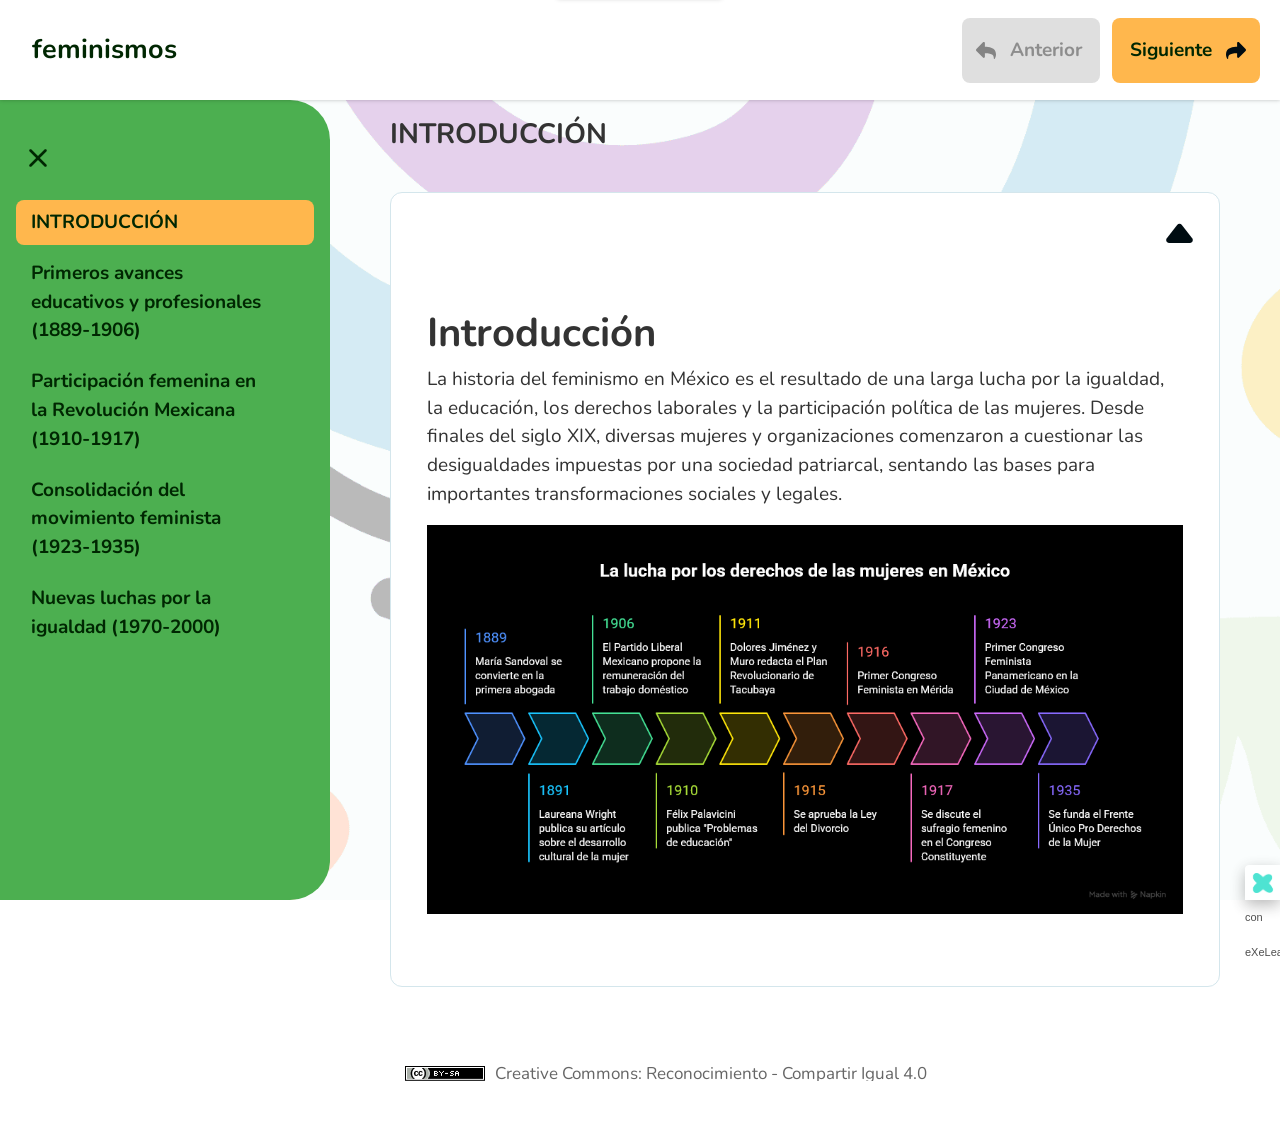
==== act1/index.html @ 937fe883 "cargamos el resto." ====
<!DOCTYPE html>
<html lang="es" id="exe-index">
<head>
<meta charset="utf-8">
<meta name="generator" content="eXeLearning v4.0.5">
<meta name="viewport" content="width=device-width, initial-scale=1">
<link rel="license" type="text/html" href="https://creativecommons.org/licenses/by-sa/4.0/">
<title>feminismos</title>
<link rel="icon" type="image/x-icon" href="libs/favicon.ico">
<script>document.querySelector("html").classList.add("js");</script><script src="libs/jquery/jquery.min.js"> </script><script src="libs/common_i18n.js"> </script><script src="libs/common.js"> </script><script src="libs/exe_export.js"> </script><script src="libs/bootstrap/bootstrap.bundle.min.js"> </script><link rel="stylesheet" href="libs/bootstrap/bootstrap.min.css">
<script src="idevices/text/text.js"></script><link rel="stylesheet" href="idevices/text/text.css">
<link rel="stylesheet" href="content/css/base.css"><script src="theme/style.js"> </script><link rel="stylesheet" href="theme/style.css">
</head>
<body class="exe-export exe-web-site">
<script>document.body.className+=" js"</script>
<div class="exe-content exe-export pre-js siteNav-hidden"><a href="#71e14a21-dc37-4374-bb0e-f0fb0aa31341" id="skipNav">Skip to content</a> <nav id="siteNav">
<ul>
<li class="active"> <a href="index.html" class="active main-node no-ch">INTRODUCCIÓN</a>
</li>
<li> <a href="html/primeros-avances-educativos-y-profesionales-1889-1.html" class="no-ch">Primeros avances educativos y profesionales (1889-1906)</a>
</li>
<li> <a href="html/participacion-femenina-en-la-revolucion-mexicana-1.html" class="no-ch">Participación femenina en la Revolución Mexicana (1910-1917)</a>
</li>
<li> <a href="html/consolidacion-del-movimiento-feminista-1923-1935.html" class="no-ch">Consolidación del movimiento feminista (1923-1935)</a>
</li>
<li> <a href="html/nuevas-luchas-por-la-igualdad-1970-2000.html" class="no-ch">Nuevas luchas por la igualdad (1970-2000)</a>
</li>
</ul>
</nav><main id="71e14a21-dc37-4374-bb0e-f0fb0aa31341" class="page"> 
<header class="main-header">
<div class="package-header"><p class="package-title">feminismos</p></div>
<div class="page-header"><h1 class="page-title">INTRODUCCIÓN</h1></div>
</header><div id="page-content-71e14a21-dc37-4374-bb0e-f0fb0aa31341" class="page-content">
<article id="block-muun7r5c-xh6h30ykm" class="box no-header">
<header class="box-head no-icon">
<button class="box-toggle box-toggle-on" title="Toggle content">
<span>Toggle content</span>
</button></header>
<div class="box-content">
<div id="idevice-1791168058414-c9o8dy2jq" class="idevice_node text" data-idevice-path="idevices/text/" data-idevice-type="text" data-idevice-component-type="json" data-idevice-json-data="{&quot;ideviceId&quot;:&quot;idevice-1791168058414-c9o8dy2jq&quot;}">
<div class="exe-text-template">
    <h1><strong>Introducción</strong></h1>
<p>La historia del feminismo en México es el resultado de una larga lucha por la igualdad, la educación, los derechos laborales y la participación política de las mujeres. Desde finales del siglo XIX, diversas mujeres y organizaciones comenzaron a cuestionar las desigualdades impuestas por una sociedad patriarcal, sentando las bases para importantes transformaciones sociales y legales.</p>
<p style="background-color: black;"><img src="content/resources/Linea de tiempo - Visual 4.png" width="1068" height="550" alt="Linea del tiempo feminismo en méxico del porfiriato a la actualidad, fondo transparente" /></p>
</div>
</div>
</div>
</article>
</div></main><div class="nav-buttons">
<span class="nav-button nav-button-left" aria-hidden="true"><span>Anterior</span></span>
<a href="html/primeros-avances-educativos-y-profesionales-1889-1.html" title="Siguiente" class="nav-button nav-button-right"><span>Siguiente</span></a>
</div>
<footer id="siteFooter"><div id="siteFooterContent"> <div id="packageLicense" class="cc cc-by-sa"> <p> <span class="license-label">Licencia: </span><a href="https://creativecommons.org/licenses/by-sa/4.0/" class="license">Creative Commons: Reconocimiento - compartir igual 4.0</a></p>
</div>
</div></footer>
</div>
<p id="made-with-eXe"> <a href="https://exelearning.net/" target="_blank" rel="noopener"> <span>Creado con eXeLearning <span>(Ventana nueva)</span></span></a></p>
</body>
</html>
---- act1/idevices/text/text.css ----
/* Text iDevice (export CSS) */
.exe-text-activity > div {
    display: flow-root;
}

.exe-text-activity div.inline {
    display: flex;
}

.exe-text-activity div.inline dt {
    margin: 0 0 0 auto;
}

.exe-text-activity div.inline dd {
    margin-left: 10px;
}

.idevice_node.text .iDevice_buttons.feedback-button {
    margin-bottom: 1em;
}
---- act1/content/css/base.css ----
.exe-content{
  background: #fff;
}

.exe-content .page-title{
  font-size: 1.45em;
}

.exe-content .box{
  margin-top: 20px;
  border: 1px solid #dbdbdb;
}

.exe-content .box-head {
  border-bottom: 1px solid #dbdbdb;
}

.exe-export .no-header .box-head {
  border-bottom: 0;
}

.exe-content .box-head .box-title {
  margin: 0;
  font-size: 1.2em;
}

.exe-content .exe-material-icon {
  display: block;
  width: 40px;
  height: 40px;
  background-color: currentColor;
  -webkit-mask-image: var(--exe-material-icon-url);
  mask-image: var(--exe-material-icon-url);
  -webkit-mask-repeat: no-repeat;
  mask-repeat: no-repeat;
  -webkit-mask-position: center;
  mask-position: center;
  -webkit-mask-size: contain;
  mask-size: contain;
  /* 20px live area on a 24px grid: scale 24/20 so the ink matches the Style icons.
     Kept in step with the editor rule in assets/styles/layout/_execontent.scss. */
  transform: scale(1.2);
}

.exe-content a{
  color: #5a7f0c;
}

.exe-content a:hover,
.exe-content a:focus{
  color: #71a300;
}

.exe-content h2{
  font-size: 1.45em;
}
.exe-content h3{
  font-size: 1.35em;
}
.exe-content h4{
  font-size: 1.25em;
}
.exe-content h5{
  font-size: 1.15em;
}

.exe-content a {
    text-decoration: none
}

.exe-content a:hover,
.exe-content a:focus {
    text-decoration: underline
}

/* Underlined links */
.box-content a {
    text-decoration: underline;
}
.box-content a:hover {
    text-decoration: none;
}
.box-content a:focus {
    text-decoration: underline;
}

@media print {
    .external-iframe-src {
        display: block !important;
        margin: 2em 0;
        font-size: .95em;
        text-align: center
    }

    #made-with-eXe {
        display: none
    }
}

.external-iframe {
    border: 0
}

.pre-code {
    background: #112C4A;
    color: #E7ECF1;
    font-family: Monaco, Courier, monospace;
    border-radius: 9px;
    font-size: 12px;
    margin: 2em 1em;
    overflow: auto;
    padding: 20px
}

.highlighted-code {
    margin: 2em 1em;
}

.exe-dl {
    margin-bottom: 2em;
    margin-left: 1.5em
}

.exe-dl dt {
    font-weight: bold
}

.exe-dl dd {
    margin: 1em 1.5em
}

.js .exe-dl dt {
    margin: 1.2em 0 0 0
}

.exe-dl dt a {
    text-decoration: underline
}

.exe-dl .icon {
    font-family: Arial, sans-serif;
    display: block;
    width: 20px;
    height: 20px;
    font-size: 16px;
    margin-right: 1em;
    line-height: 20px;
    text-align: center;
    float: left;
    border-radius: 2px;
    position: relative
}

@media all and (min-width: 1px) {
    .exe-dl dt a {
        align-items: center;
        display: flex;
        text-decoration: none
    }

    .exe-dl .icon {
        height: 18px;
        line-height: 18px;
        width: 18px;
        padding: 1px;
        font: 18px monospace;
        font-weight: bold;
        display: flex;
        justify-content: center;
        align-items: center
    }
}

.exe-dl-toggler {
    height: 20px;
    margin: 1.5em
}

.exe-dl-toggler a {
    margin-left: 0;
    font-weight: bold
}

.js .exe-dl dd {
    display: none;
    padding-left: 0;
    margin: 1em 1em 1em 37px
}

/* Math */
.exe-math {
    display: block;
    margin: 2em 0
}

.exe-math,
.MathJax_Display {
    text-align: left !important
}

.exe-math.position-center,
.position-center .MathJax_Display,
[style*="text-align: center"] .MathJax_Display {
    text-align: center !important
}

.exe-math.position-right,
.position-right .MathJax_Display,
[style*="text-align: right"] .MathJax_Display {
    text-align: right !important
}

.js .show-image .exe-math-code,
.js .show-code .exe-math-img {
    display: none
}

.exe-math-links {
    font-size: .85em
}

.exe-math-inline {
    display: inline;
    margin: 0 .1em !important
}

/* TinyMCE: Images and media */
.exe-figure {
    margin: 2em 0;
    max-width: 100%
}

.position-center {
    margin: 2em auto
}

.position-right {
    margin: 2em 0 2em auto
}

.float-left {
    float: left;
    margin: .5em 1.5em 1em 0
}

.float-right {
    float: right;
    margin: .5em 0 1em 2em
}

.figcaption {
    padding-top: .2em
}

.figcaption.header {
    padding-top: 0;
    padding-bottom: .2em
}

/* TinyMCE templates */
.exe-layout-2-cols,
.exe-layout-3-cols {
    width: 100%
}

.exe-col{
    box-sizing: content-box;
}

.exe-layout-2-cols .exe-col {
    float: left;
    width: 49%
}

.exe-layout-2-cols .exe-col-1 {
    padding-right: 1%
}

.exe-layout-2-cols .exe-col-2 {
    padding-left: 1%
}

.exe-layout-2-30-70 .exe-col {
    width: 69%
}

.exe-layout-2-30-70 .exe-col-1 {
    width: 29%
}

.exe-layout-2-70-30 .exe-col {
    width: 29%
}

.exe-layout-2-70-30 .exe-col-1 {
    width: 69%
}

.exe-layout-3-cols .exe-col {
    float: left;
    width: 32%
}

.exe-layout-3-cols .exe-col-1,
.exe-layout-3-cols .exe-col-2 {
    padding-right: 2%
}

pre.mermaid {
    margin: 1.5em 0;
    text-align: center;
    width: 100%;
    min-width: 200px;
}

/* Blocks */
.exe-block-warning {
    background: #FCF8E3;
    color: #796034;
    border: 1px solid #FAEBCC;
    padding: 0 1em;
    border-radius: 4px
}

p.exe-block-warning {
    padding: 1em
}

.exe-block-alert {
    background: #ffc;
    color: #855000;
    border: 1px solid #FFF099;
    padding: 0 1em;
    border-radius: 4px
}

p.exe-block-alert {
    padding: 1em
}

.exe-block-danger {
    background: #FEF0EF;
    color: #973C3B;
    border: 1px solid #F3DADD;
    padding: 0 1em;
    border-radius: 4px
}

p.exe-block-danger {
    padding: 1em
}

.exe-block-info {
    background: #E1F1F9;
    color: #2B627D;
    border: 1px solid #C9EDF4;
    padding: 0 1em;
    border-radius: 4px
}

p.exe-block-info {
    padding: 1em
}

.exe-block-success {
    background: #E5F3E0;
    color: #336634;
    border: 1px solid #DEEDD1;
    padding: 0 1em;
    border-radius: 4px
}

p.exe-block-success {
    padding: 1em
}

.exe-content .exe-block-warning a,
.exe-content .exe-block-warning a:hover,
.exe-content .exe-block-warning a:focus {
    color: #4F360A
}

.exe-content .exe-block-alert a,
.exe-content .exe-block-alert a:hover,
.exe-content .exe-block-alert a:focus {
    color: #5B2600
}

.exe-content .exe-block-danger a,
.exe-content .exe-block-danger a:hover,
.exe-content .exe-block-danger a:focus {
    color: #6D1211
}

.exe-content .exe-block-info a,
.exe-content .exe-block-info a:hover,
.exe-content .exe-block-info a:focus {
    color: #063853
}

.exe-content .exe-block-success a,
.exe-content .exe-block-success a:hover,
.exe-content .exe-block-success a:focus {
    color: #093C0A
}

div.exe-block-warning,
div.exe-block-alert,
div.exe-block-danger,
div.exe-block-info,
div.exe-block-success {
    margin: 1em 0
}

/* RTL support */
body [dir='rtl'] {
    text-align: start
}

/* Autoclear */
.exe-content .idevice_body,
.exe-clear {
    overflow: auto
}

/* JavaScript on/offf */
.js-hidden {
    display: none;
}

.exe-hidden,
.js-required,
.js .js-hidden,
.exe-mindmap-code {
    display: none
}

.js .js-required {
    display: block
}

.box-toggle {
    display: none;
}

.js .box-toggle {
    display: inline-block;
}

.sr-av,
.js .js-sr-av,
.exe-hidden-accessible,
.js .exe-tooltip-text {
    position: absolute;
    overflow: hidden;
    clip: rect(0 0 0 0);
    clip: rect(0, 0, 0, 0);
    height: 0
}

/* Tables */
.exe-table {
    margin: 2em auto;
    max-width: 100%;
    border: 1px solid #CCC;
    border-collapse: collapse;
    border-spacing: 0
}

.exe-table tr {
    background: #fff
}

.exe-table caption {
    padding: .5em 0;
    text-align: center;
    font-style: italic;
    caption-side: top;
}

.exe-table td,
.exe-table th {
    border: 1px solid #CCC;
    margin: 0;
    padding: 0.5em 1em
}

.exe-table thead {
    background: #ddd;
    color: #000;
    text-align: left
}

.exe-table tr:nth-child(2n-1) td,
.exe-table tbody tr:nth-child(2n-1) th {
    background: #F4F4F4
}

.exe-table tbody tr:nth-child(2n) th {
    background: #F4F4F4
}

.exe-table tbody tr:nth-child(2n-1) th {
    background: #E4E4E4
}

.exe-table thead+tbody tr:nth-child(2n) th {
    background: #fff
}

.exe-table thead+tbody tr:nth-child(2n-1) th {
    background: #F4F4F4
}

.exe-table-minimalist {
    margin: 2em auto;
    border-collapse: collapse
}

.exe-table-minimalist tr {
    background: #fff
}

.exe-table-minimalist thead th {
    color: #000;
    padding: .6em 1.5em .6em .8em;
    border-bottom: 2px solid #CCC;
    text-align: left
}

.exe-table-minimalist td,
.exe-table-minimalist tbody th {
    border-bottom: 1px solid #ccc;
    color: #555;
    padding: .5em 1.5em .5em .8em
}

.exe-table-minimalist tbody tr:hover td,
.exe-table-minimalist tbody tr:hover th {
    color: #222
}

.exe-table-minimalist tr:nth-child(2n-1) td,
.exe-table-minimalist tbody tr:nth-child(2n-1) th {
    background: #F9F9F9
}

.exe-table-minimalist caption {
    text-align: center;
    font-style: italic;
    border-bottom: 2px solid #CCC;
    padding: .6em 0
}

/* Responsive tables */
.exe-table-responsive {
    display: block;
    overflow-x: auto;
    border: none
}

.exe-table-responsive,
.exe-table-responsive th,
.exe-table-responsive tr,
.exe-table-responsive td {
    width: auto !important
}

/* Tooltips */
body .qtip {
    font-size: .85em;
    line-height: 1.5em
}

.qtip .exe-tooltip-text {
    position: relative;
    overflow: auto;
    clip: auto;
    height: auto
}

/* Structured lists */
ol.auto-numbered {
    counter-reset: item
}

.auto-numbered ol {
    counter-reset: item
}

.auto-numbered li {
    display: block
}

.auto-numbered li:before {
    content: counters(item, ".") ".- ";
    counter-increment: item
}

/* Blockquote + Cite */
.exe-quote-cite cite {
    display: block;
    text-align: right;
    margin-top: -.5em
}

/* File information */
.exe-link-data {
    font-size: .8em;
    margin: 0 .2em
}

.exe-link-data abbr {
    cursor: help
}

/* Quote With Authorship */
.styled-qc {
    font-family: Georgia, serif;
    font-style: italic;
    margin: 1.5em 2.5em;
    padding: 0.25em 3.5em;
    position: relative
}

.styled-qc:before {
    display: block;
    content: "\201C";
    font-size: 5em;
    position: absolute;
    left: 0;
    top: -20px
}

/* Responsive design */
iframe,
object,
embed {
    max-width: 100%
}

img,
video {
    max-width: 100%;
    height: auto
}

@media all and (max-width: 992px) {
    .exe-layout-3-cols .exe-col {
        float: none;
        width: 100%;
        padding: 0
    }

    .exe-layout-3-cols .exe-col .exe-figure {
        margin: 2em auto
    }
}

@media all and (max-width: 780px) {
    .styled-qc {
        margin: 1.5em .5em
    }

    .exe-layout-2-cols .exe-col {
        float: none;
        width: 100%;
        padding: 0
    }

    .exe-layout-2-cols .exe-col .exe-figure {
        margin: 2em auto
    }
}

/* Made with eXeLearning */
#made-with-eXe {
    margin: 0;
    position: fixed;
    bottom: 0;
    right: 0
}

#made-with-eXe a {
    text-decoration: none;
    box-shadow: rgba(0, 0, 0, 0.35) 0px 5px 15px;
    border-top-left-radius: 4px;
    color: #222;
    font-size: 11px;
    font-family: Arial, sans-serif;
    line-height: 35px;
    width: 35px;
    height: 35px;
    background: #fff url(../img/exe_powered_logo.png) no-repeat 3px 50%;
    display: block;
    background-size: auto 20px;
    text-decoration: none;
    transition: .5s;
    opacity: .8
}

#made-with-eXe span {
    padding-left: 35px;
    padding-right: 5px
}

#made-with-eXe span span {
    position: absolute;
    overflow: hidden;
    clip: rect(0 0 0 0);
    clip: rect(0, 0, 0, 0);
    height: 0
}

#made-with-eXe a:hover {
    width: auto;
    padding: 0 5px;
    background-position: 5px 50%;
    opacity: 1
}

/* Search bar */
#exe-client-search-reset {
    display: none;
}
#exe-client-search-reset.visible {
    display: inline;
}
.exe-client-search-result{
    padding:0;
    background-color: #FFF3A0;
    color: #1A1A1A;
}

/* Box toggler */
.exe-export article.minimized .box-content{
    display: none;
}

/* BOX no visible */
.exe-export article.novisible.box{
    display: none  !important;
}

/* iDevice no visible */
.exe-export article.box .idevice_node.novisible{
    display: none  !important;
}

/* Teacher mode */
html:not(.mode-teacher) .js .teacher-only {
    display: none !important;
}

/* ========================================
   Architecture v3.1 - Common Theme Overrides
   ========================================
   These rules support the new HTML structure and
   load BEFORE theme-specific styles.
   ======================================== */

/* Navigation: Hide nested sections by default, show active paths */
#siteNav .other-section {
    display: none;
}
#siteNav li.active > .other-section,
#siteNav li.current-page-parent > .other-section {
    display: block;
}

/* Site footer extra section */
#siteFooterExtra {
    margin-bottom: 2em;
    color: #555;
    font-size: 0.95em;
}

/* Footer with neither license nor "Page footer" content: themes give #siteFooter
   a background and border, so an empty one shows as a stray bar. Hidden here so
   every theme (including custom ones) gets it, and so a theme that wants to keep
   showing it can opt out by overriding display. */
#siteFooter.siteFooter-empty {
    display: none;
}

/* Skip navigation link */
#skipNav {
    position: fixed;
    top: -50px;
    left: 50%;
    transform: translateX(-50%);
    background-color: #000;
    color: #fff;
    text-align: center;
    font-weight: bold;
    font-size: 0.95em;
    text-decoration: underline;
    padding: 0.5em 1em;
    z-index: 1000;
    display: inline-block;
    box-shadow: 0 2px 5px rgba(0,0,0,0.3);
    outline: 3px solid #fff;
    outline-offset: -3px;
    transition: top 0.3s ease, opacity 0.3s ease;
}

#skipNav:focus {
    top: 5px;
}

/* Print styles for header elements */
@media print {
    body #header,
    body #emptyHeader,
    body #nodeDecoration {
        height: auto !important;
        min-height: 0;
        border: none;
        padding: 0;
    }
    body #headerContent {
        padding-top: 40px;
    }
}
---- act1/theme/style.css ----
@charset "UTF-8";
@font-face {
    font-family: "Nunito";
    src: url(fonts/Nunito-Italic.woff2) format("woff2");
    font-style: italic;
    font-display: swap;
}

@font-face {
    font-family: "Nunito";
    src: url(fonts/Nunito-Regular.woff2) format("woff2");
    font-style: normal;
    font-display: swap;
}

@font-face {
    font-family: "Nunito";
    src: url(fonts/Nunito-BoldItalic.woff2) format("woff2");
    font-weight: bold;
    font-style: italic;
    font-display: swap;
}

@font-face {
    font-family: "Nunito";
    src: url(fonts/Nunito-Bold.woff2) format("woff2");
    font-weight: bold;
    font-style: normal;
    font-display: swap;
}

a {
    text-decoration: none;
}

.page-title {
    font-weight: bold;
    margin-top: 32px;
}

.page > header .package-title,
.siteNav-off .page > header .package-title,
.exe-single-page .package-header .package-title {
    padding-left: 32px;
    width: calc(100% - 470px);
    white-space: nowrap;
    overflow: hidden;
    text-overflow: ellipsis;
    color: #002702;
    margin: 0;
    line-height: 1.2em;
}

.exe-teacher-mode-toggler .page > header .package-title,
.exe-teacher-mode-toggler.siteNav-off .page > header .package-title {
    width: calc(100% - 550px);
}

.exe-single-page .package-header .package-title {
    width: 100%;
}

.exe-scorm .page .page-header .page-title,
.exe-ims .page .page-header .page-title,
.exe-epub .page .page-header .page-title {
    width: 100%;
}

.exe-scorm .page > header .package-title,
.exe-scorm .siteNav-off .page > header .package-title,
.exe-ims .page > header .package-title,
.exe-ims .siteNav-off .page > header .package-title,
.exe-epub .page > header .package-title,
.exe-epub .siteNav-off .page > header .package-title,
.exe-ims .page > header .package-title {
    width: 100%;
}

.package-subtitle {
    width: 100%;
    position: absolute;
    left: 32px;
    bottom: -.2em;
    font-size: .9em;
    color: #777;
}

.exe-web-site .package-subtitle {
    max-width: 70%;
    white-space: nowrap;
    text-overflow: ellipsis;
    overflow: hidden;
}

.siteNav-off .page > header .package-subtitle {
    left: 24px;
}

@media (max-width: 750px) {
    .package-subtitle {
        font-size: 1em;
    }
}

body:has(.package-subtitle) .package-title,
body.exe-single-page:has(.package-subtitle) .package-node h1 {
    position:relative;
    top: -.2em;
}

main header:not(#head) {
    padding: 0 !important;
    margin: 0 !important;
    max-width: none !important;
}

.page > header {
    position: fixed;
    top: 0;
    right: 0;
    left: 0;
    z-index: 400;
    height: 100px;
    display: flex !important;
    align-items: center;
    background-color: #fff;
    box-shadow: 0 0 4px 0 rgba(0, 0, 0, 0.25);
}

body.exe-export {
    padding: 1em 0;
}

body.exe-export.exe-scorm,
body.exe-export.exe-ims,
body.exe-export.exe-epub {
    padding: 0;
}

.exe-web-site .package-header {
    width: 100%;
}

body.exe-scorm .package-title,
body.exe-ims .package-title,
body.exe-epub .package-title{
    position: absolute;
    top: 20px;
    left: 0;
    font-weight: normal;
    font-size: .95em;
    color: #777;
}

body.exe-scorm .package-subtitle,
body.exe-ims .package-subtitle,
body.exe-epub .package-subtitle {
    position: absolute;
    clip: rect(1px 1px 1px 1px); /* IE6, IE7 */
    clip: rect(1px, 1px, 1px, 1px);
}

body.exe-scorm .page-title,
body.exe-ims .page-title,
body.exe-epub .page-title {
    padding: 0 32px;
}

@media (max-width: 750px) {
    body.exe-scorm .page-title,
    body.exe-ims .page-title,
    body.exe-epub .page-title {
        padding: 0 24px;
    }
}

body.exe-web-site {
    padding: 0;
}

.exe-content a {
    color: #0d77d1;
}
.exe-content a:hover,
.exe-content a:focus {
    color: #0a60ab;
    text-decoration: none;
}

/* Effects */
.exe-accordion .fx-accordion-title, 
.fx-pagination .fx-current a {
    background-color:#004900;
}
.exe-fx a{
    color: #006304;
}
.exe-fx a:hover,
.exe-fx a:focus {
    color: #26892A;
}

.exe-download-package-link a {
    background: #004900;
    color: #fff;
}

.exe-download-package-link a {
    background: #002702;
    color: #fff;
}

#node-content-container.exe-content #node-content {
    padding-top: 20px;
    padding-bottom: 20px;
    max-width: 1280px;
    margin: 0 auto;
    display: block;
}

.exe-content {
    font-family: "Nunito", Arial, Verdana, Helvetica, sans-serif;
    font-size: 120%;
    color: #333;
    background-color: #f4f4f4;
    background: url(img/background.png);
    background-size: cover;
    background-position: center;
    background-repeat: no-repeat;
    background-attachment: fixed;
}

body#tinymce {
    font-family: "Nunito", Arial, Verdana, Helvetica, sans-serif;
    font-size: 120%;
}

.js .exe-export .exe-content {
    min-height: calc(100vh - 30px);
}

.js .in-iframe .exe-content {
    min-height: 0;
}

.exe-content .package-title,
.exe-single-page .package-header .package-title {
    font-size: 1.7rem;
    text-align: left;
    font-weight: 700;
}

.exe-single-page .package-node {
    margin-bottom: 3.5em;
}

.exe-content .box {
    margin: 35px 0;
    border: 1px solid #d4e6ec;
}

.exe-web-site .exe-content .box {
    margin: 40px 0;
}

.exe-content .box-head {
    border-bottom: 0;
}
#node-content-container.exe-content .box.hidden-idevices {
    border-style: solid;
}

.exe-content .box header {
    min-height: 60px;
    border-bottom: 1px solid #e4e4e4;
}

.exe-content .box-head .box-title,
.exe-content .box-head .box-icon {
    color: #002702;
    font-size: 1.65rem !important;
    font-weight: 700;
}

/* General icons (Material Symbols) */
.exe-content {
    --exe-icon-color: #1a7d1e;
}

.exe-content .box-head .box-icon {
    color: var(--exe-icon-color);
}

/* Teacher mode visual indicator */
.exe-content article.box.teacher-only {
    border: 2px solid #FFB74D;
}

.exe-content .box.teacher-only header {
  border-bottom-color: #002702;
}

.exe-content article.box .idevice_node.teacher-only {
    border: 2px solid #FFB74D;
    border-radius: 12px;
    padding: 16px;
}

#node-content article.box.exe-teacher-highlight,
#node-content .idevice_node.exe-teacher-highlight {
    border: 2px solid #FFB74D !important;
}

.exe-content .box-head .exe-icon {
    float: left;
}

.exe-web-site .page-content,
#exe-client-search,
.exe-web-site main > header,
.exe-export .exe-content {
    max-width: 1280px;
    padding: 0 60px;
    margin: 0 auto;
}

.exe-single-page .exe-content {
    max-width: 100% !important;
}

.exe-single-page .exe-content main,
.exe-single-page .exe-content footer {
    max-width: 1280px;
    margin: 0 auto;
}
.exe-single-page .exe-content main {
    padding-top: 4em;
}

.exe-web-site .exe-content {
    max-width: none;
    padding: 0;
}

.exe-scorm .exe-export main,
.exe-ims .exe-export main,
.exe-epub .exe-export main {
    padding-top: 5em;
    padding-bottom: 1em;
}

body.exe-export.exe-scorm .exe-content,
body.exe-export.exe-ims .exe-content,
body.exe-export.exe-epub .exe-content {
    padding: 0 40px;
}
.exe-content.cover-on .exe-interactive-video,
.exe-content .exe-interactive-video {
    width: 100%;
}

.exe-export main {
    padding-top: 1.5em;
}
.exe-web-site main {
    padding-top: 4.5em;
}

/* siteNav */
#siteNav {
    padding: 100px 16px 48px 16px;
    background-color: #4caf50;
    height: calc(100vh - 100px);
    border-radius: 0 40px 40px 0;
    width: 330px;
    z-index: 1;
    position: fixed;
    transition: left 0.3s ease;
    left: 0;
    top: 100px;
    overflow: visible;
}
#siteNav::-webkit-scrollbar {
    display: none;
}

#siteNav > ul {
    max-height: calc(100vh - 230px);
    overflow-y: auto;
    margin: 0;
    padding: 0;
}

#siteNav > ul::-webkit-scrollbar {
    display: none;
}

#siteNav .other-section {
    display: none;
}
#sidebar-nav.fixed,
#sidebar-nav {
    position: fixed;
}
body.siteNav-off #siteNav {
    left: -330px;
}
.exe-web-site main.page {
    box-sizing: border-box;
    width: 100%;
    padding-left: 330px;
    padding-bottom: 24px;
    transition: padding 0.3s ease;
}
.exe-web-site #siteFooter {
    padding-left: 390px;
    padding-right: 60px;
    padding-bottom: 2em;
    transition: padding 0.3s ease;
}
.exe-scorm #siteFooter,
.exe-ims #siteFooter,
.exe-epub #siteFooter {
    padding-bottom: 40px;
}
body.siteNav-off main.page,
body.siteNav-off #siteFooter {
    padding-left: 20px;
}
#siteNav ul,
#siteNav li {
    margin: 0;
    padding: 0;
    list-style: none;
}

#siteNav li {
    margin-bottom: 6px;
}

#siteNav a {
    color: #002702;
    display: block;
    padding: 8px 15px;
    border-radius: 8px;
    transition: background-color 0.5s ease;
    font-weight: 700;
    padding-right: 40px;
}

#siteNav a.active {
    color: #002702;
    background-color: #ffb74d;
    font-weight: bold;
    margin-bottom: 6px;
}

#siteNav a.highlighted-link {
    color: #fff;
    margin-top: 10px;
    background: #2e9132 url(img/book_white.svg) no-repeat 8px center;
    padding-left: 42px;
}

#siteNav a.highlighted-link.active {
    background: #ffb74d url(img/book_white.svg) no-repeat 8px center !important;
    color: #002702;
}

#siteNav a.highlighted-link:hover {
    background: #1a7d1e url(img/book_white.svg) no-repeat 8px center !important;
    color: #fff;
}
#siteNav a.highlighted-link:focus {
    background: #1a7d1e url(img/book_white.svg) no-repeat 8px center !important;
    color: #fff;
}

#siteNav a:hover {
    background: #e49929;
    text-decoration: none;
    color: #002702;
}

#siteNav ul ul a {
    padding-left: 35px;
    font-size: 0.95em;
    background-color: #ffeba1;
    color: #002702;
    transition: background-color 0.5s ease;
}

.current-page-parent a {
    background-color: #ffeba1;
    margin-bottom: 6px;
    color: #002702 !important;
}

#siteNav ul ul ul a {
    padding-left: 55px;
    font-size: 0.9em;
}

#siteNav ul ul ul ul a {
    padding-left: 75px;
}

.daddy {
    background: url(img/arrow_down_color.svg) no-repeat right 16px center / 22px !important;
}
.active .active.daddy {
    background: #ffb74d url(img/arrow_color.svg) no-repeat right 16px center /
        22px !important;
}
.active .daddy {
    background: #ffeba1 url(img/arrow_down_color.svg) no-repeat right 16px
        center / 22px !important;
}
#siteNav .current-page-parent > .daddy {
    background: #ffeba1 url(img/arrow_color.svg) no-repeat right 16px center /
        22px !important;
    margin-bottom: 6px;
}
.current-page-parent .daddy {
    background: #ffeba1 url(img/arrow_down_color.svg) no-repeat right 16px
        center / 22px !important;
}
.daddy:hover {
    background: #e49929 url(img/arrow_down_color.svg) no-repeat right 16px
        center / 22px !important;
}
.active.daddy:hover {
    background: #e49929 url(img/arrow_color.svg) no-repeat right 16px center /
        22px !important;
}

/* pagination */
.nav-buttons .nav-button,
button.toggler {
    position: fixed;
    top: 18px;
    right: 65px;
    display: inline-block;
    width: auto;
    height: auto;
    background-image: url(img/back_arrow.svg);
    background-size: 20px;
    background-color: #ffb74d;
    background-repeat: no-repeat;
    border-radius: 8px;
    z-index: 999;
    border: 0;
    transition: background-color 0.5s ease;
    padding: 18px;
    color: #002702;
    font-weight: 600;
}

.nav-buttons span.nav-button {
    opacity: 0.5;
    filter: grayscale(1);
    cursor: not-allowed;
}
.nav-buttons .nav-button-left {
    background-position: left 14px center;
    padding-left: 48px;
    right: 180px;
}
.nav-buttons .nav-button-right {
    background-position: right 14px center;
    padding-right: 48px;
    background-image: url(img/forward_arrow.svg);
    right: 20px;
}

.nav-buttons a:hover,
.nav-buttons a:focus,
button.toggler:hover,
button.toggler:focus {
    background-color: #e49929;
    border-color: #e49929;
    text-decoration: none;
    color: #002702;
}
button#siteNavToggler {
    left: 10px;
    top: 130px;
    background: url(img/menu_open.svg) no-repeat 12px / 32px;
    width: 40px;
    height: 40px;
    border-radius: 8px;
    box-sizing: content-box;
    padding: 8px;
}

#siteNavToggler:hover {
    background-color: #2e9132;
}
body.siteNav-off button#siteNavToggler {
    left: 0;
    top: 130px;
    padding: 8px 8px 8px 17px;
    border-radius: 0 8px 8px 0;
    background: #ffb74d url(img/menu_closed.svg) no-repeat 16px / 32px;
}
body.siteNav-off button#siteNavToggler:hover {
    background-color: #e49929;
}

#siteNavToggler .sr-av {
    display: none;
}

body.siteNav-off button#siteNavToggler .sr-av {
    color: #002702;
}

#exe-client-search-reset span,
#packageLicense .license-label {
    position: absolute;
    clip: rect(1px 1px 1px 1px); /* IE6, IE7 */
    clip: rect(1px, 1px, 1px, 1px);
}

.box-toggle span {
    display: none;
}

/* Box toggler */
.box {
    background-color: #ffffff;
    border: 1px solid #eaecf0;
    border-radius: 12px;
    padding: 2.25rem;
    margin-bottom: 32px;
}

.exe-export .box {
    position: relative;
}
.exe-export .box-toggle {
    width: 40px;
    height: 40px;
    background: url(img/arrow.svg);
    background-size: auto 20px;
    background-repeat: no-repeat;
    background-position: center;
    border-radius: 50%;
    border: 0;
    position: absolute;
    top: 20px;
    right: 20px;
    transition: transform 0.2s ease-in-out;
}

.exe-export .minimized .box-toggle {
    transform: rotate(180deg);
}

#node-content-container.exe-content .box-head .exe-icon {
    width: 60px;
    height: 60px;
    font-size: 40px;
}

#node-content-container.exe-content .box-head .exe-icon img {
    height: 40px;
}

.exe-export .box-icon img {
    display: block;
    float: left;
    margin-right: 10px;
}

.exe-export .box-icon img {
    width: 40px;
    height: auto;
}

/* General icons (Material Symbols) */
.exe-export .box-icon .exe-material-icon {
    display: block;
    float: left;
    margin-right: 10px;
    width: 40px;
    height: 40px;
    background-color: currentColor;
    -webkit-mask-image: var(--exe-material-icon-url);
    mask-image: var(--exe-material-icon-url);
    -webkit-mask-repeat: no-repeat;
    mask-repeat: no-repeat;
    -webkit-mask-position: center;
    mask-position: center;
    -webkit-mask-size: contain;
    mask-size: contain;
    /* 20px live area on a 24px grid: scale 24/20 so the ink matches the Style icons */
    transform: scale(1.2);
}

.exe-export .box-title {
    padding-top: 5px;
}

.exe-export .box.minimized .box-head {
    border-bottom: 1px solid #ddd;
}

.exe-export .box.no-header.minimized .box-head {
    border-color: #fff;
}

.exe-export .box .box-content {
    padding-top: 20px;
}

.exe-export .box.no-header .box-content {
    background: none;
    border: none;
    padding: 20px 0;
}
.exe-export #siteFooterContent {
    background-color: white;
    padding: 14px;
    border-radius: 6px;
    width: 100%;
    max-width: 1160px;
    margin: 0 auto;
}
#siteFooterContent #packageLicense {
    margin: 0;
}

/* Table */

.exe-content table {
    display: table;
    overflow-x: auto;
    -webkit-overflow-scrolling: touch;
    max-width: 100% !important;
}

/* Licenses */
#packageLicense {
    text-align: left;
    font-size: 0.9em;
    color: #555;
    line-height: 1em;
    margin: 2.5em 0 2em 0;
    border: 1px solid transparent;
    border-radius: 2px;
}
#packageLicense p {
    margin: 0;
}
#packageLicense a {
    color: #666;
    text-transform: capitalize;
    display: inline-block;
    white-space: nowrap;
    text-overflow: ellipsis;
    max-width: 100%;
    overflow: hidden;
    line-height: 15px;
}
#packageLicense a:hover,
#packageLicense a:focus {
    text-decoration: none;
    color: #b04721;
}
#packageLicense.propietary {
    position: absolute;
    overflow: hidden;
    clip: rect(0, 0, 0, 0);
    height: 0;
}
#packageLicense.cc {
    padding: 0 20px 0 90px;
    background: url(img/licenses.gif) no-repeat 0 0;
}
#packageLicense.cc-by-sa {
    background-position: 0 -100px;
}
#packageLicensea.cc-by-nd {
    background-position: 0 -200px;
}
#packageLicense.cc-by-nc {
    background-position: 0 -300px;
}
#packageLicense.cc-by-nc-sa {
    background-position: 0 -400px;
}
#packageLicense.cc-by-nc-nd {
    background-position: 0 -500px;
}
#packageLicense.cc-0 {
    background-position: 0 -600px;
}

/* iDevice buttons */
.exe-content .iDevice_buttons input,
.exe-content .iDevice_buttons button {
    background: #fff;
    color: #555;
    border: 1px solid #ccc;
    padding: 4px 10px;
    border-radius: 4px;
    transition: 0.5s ease;
}
.exe-content .iDevice_buttons input:hover,
.exe-content .iDevice_buttons input:focus,
.exe-content .iDevice_buttons button:hover,
.exe-content .iDevice_buttons button:focus {
    box-shadow: 2px 2px 4px #dbdbdb;
    color: #000;
    border-color: #bbb;
}

/* Page counter */
.page-counter {
    text-align: right;
    margin: 0 0 0.5em 0;
    font-size: 0.9em;
    color: #777;
    font-weight: 400;
    background: #fff;
    position: fixed;
    top: 38px;
    right: 32px;
    margin: 0;
    padding: 0;
    color: #777;
    text-align: right;
}

.exe-web-site .page-counter {
    right: 366px;
}

.exe-teacher-mode-toggler.exe-web-site .page-counter {
    right: 450px;
}

/* Search bar */
body.siteNav-off.exe-search-on button#searchBarToggler,
body.exe-search-on button#searchBarToggler {
    display: inline-block;
}
#exe-client-search-form p {
    margin-top: 4em;
}
#exe-client-search-form p {
    display: flex;
    width: 100%;
    flex-direction: row;
    flex-wrap: nowrap;
    gap: 6px;
}

button#searchBarToggler {
    right: auto;
    left: 260px;
    top: 136px;
    background: #ffb74d url(img/search.svg) no-repeat center / 28px;
    width: 48px;
    height: 48px;
    display: none;
}
body.siteNav-off button#searchBarToggler {
    top: 220px;
    left: 0px;
    padding-left: 50px;
    border-radius: 0 8px 8px 0;
    display: none;
}
#exe-client-search {
    display: none;
    margin-bottom: 30px;
}
#exe-client-search-text {
    flex: 1 1 auto;
    min-width: 0;
    display: inline;
    height: 48px;
}
#exe-client-search-submit {
    text-indent: -999em;
    background: #ffb74d url(img/search.svg) no-repeat center / 28px;
    border: none;
    border-radius: 4px;
    background-position: center;
}
#exe-client-search-reset.visible {
    background: #c0c0c0 url(img/menu_open.svg) no-repeat center / 28px;
    display: inline-block;
    vertical-align: middle;
    border-radius: 4px;
}
#exe-client-search-submit,
#exe-client-search-reset.visible {
    height: 48px;
    flex: 0 0 48px;
}
#exe-client-search-reset:hover,
#exe-client-search-reset:focus {
    opacity: 1;
}
#exe-client-search-submit:hover,
#exe-client-search-submit:focus {
    background-color: #ffb74d;
}
#exe-client-search-results-list ul,
#exe-client-search-results-list li {
    margin: 2em 0;
    padding: 0;
    list-style: none;
}
#exe-client-search-results-list li {
    margin: 0 0 1em 0;
}
#exe-client-search-results-list p {
    margin-top: 2em;
}

#exe-client-search-results-list ul,
#exe-client-search-results-list p {
    background-color: #ffffff;
    border-radius: 12px;
    padding: 2.25rem;
}

/* Modo docente */

#teacher-mode-toggler-wrapper {
    float: none;
    position: absolute;
    top: 18px;
    right: 335px;
    display: flex;
    align-items: center;
    padding: 4px 36px 4px 4px;
    margin: 0 10px 0 0;
    height: 64px;
    background-image: url(img/teacher_hat.svg);
    background-repeat: no-repeat;
    background-position: right center;
    background-size: 28px;
}
#teacher-mode-toggler-wrapper .form-check-label {
    position: absolute;
    clip: rect(1px 1px 1px 1px); /* IE6, IE7 */
    clip: rect(1px, 1px, 1px, 1px);
}
#teacher-mode-toggler-wrapper .form-check-input {
    width: 2.6em;
    height: 1.4em;
}
#teacher-mode-toggler-wrapper .form-check-input:checked {
    background-color: #ffcc00;
    border-color: #ffcc00;
}
#teacher-mode-toggler-wrapper .form-check-input:focus {
    border-color: #ffcc00;
    box-shadow: 0 0 0 0.25rem rgba(255, 204, 0, 0.25);
}
#teacher-mode-toggler-wrapper .form-check-input:focus {
    background-image: url(img/switch.svg);
    background-size: 16px;
    background-repeat: no-repeat;
    background-position: left 1.6px center;
}
.mode-teacher #teacher-mode-toggler-wrapper .form-check-input:focus {
    background-image: url(img/switch_white.svg);
    background-position: right 1.6px center;
}

/* Responsive design */

@media (max-width: 1440px) {
    .siteNav-off #siteNavToggler .sr-av {
        display: none;
    }
    .siteNav-off #siteNavToggler {
        width: 50px;
    }
}

@media (max-width: 1200px) {
    body.cover-on #activity {
        width: 100% !important;
    }
    #activity {
        width: 100%;
        margin: 0 auto;
    }
    #activity #player {
        width: 100% !important;
        max-width: 100% !important;
    }
}

@media (max-width: 1024px) {
    .nav-buttons .nav-button span {
        display: none;
    }

    .nav-buttons .nav-button {
        height: 60px;
    }

    .nav-buttons .nav-button-right {
        right: 20px;
        background-position: center;
    }

    .nav-buttons .nav-button-left {
        right: 100px;
        background-position: center;
    }

    .page > header .package-title,
    .siteNav-off .page > header .package-title {
        width: calc(100% - 170px);
    }
    .exe-web-site .page-counter {
        left: auto;
        right: 185px;
    }
    .page-counter-label {
        display: none;
    }

    /* Form & pagination*/
    #teacher-mode-toggler-wrapper {
        right: 182px;
    }
    #teacher-mode-toggler-wrapper:hover {
        background-color: transparent;
    }
    #teacher-mode-toggler-wrapper .form-check-input {
        margin: 0 !important;
    }
    .exe-teacher-mode-toggler.exe-web-site .page-counter {
        right: 290px;
    }
    .exe-teacher-mode-toggler .page > header .package-title,
    .exe-teacher-mode-toggler.siteNav-off .page > header .package-title {
        width: calc(100% - 330px);
    }
}

@media (max-width: 750px) {
    .exe-web-site .page-content,
    #exe-client-search {
        padding: 0 20px;
    }

    .siteNav-off #sidebar-nav {
        background-color: transparent;
    }
    #sidebar-nav {
        position: static !important;
        width: 100%;
        padding: 200px 0 0 0;
        background-color: #4caf50;
    }

    #siteNav {
        border-right: 0;
        width: 100%;
        height: auto;
        padding: 16px 16px 8px 16px;
        border-radius: 0;
        position: static;
    }
    body.siteNav-off #siteNav {
        display: none;
    }

    #siteNav a {
        width: 100%;
        max-width: none;
    }

    button#siteNavToggler {
        background: #fff url(img/menu_open_black.svg) no-repeat 12px center /
            32px;
    }
    body.siteNav-off button#siteNavToggler {
        background: #fff url(img/menu_closed.svg) no-repeat 12px center / 32px;
    }
    body.siteNav-off button#siteNavToggler,
    button#siteNavToggler {
        position: absolute;
        z-index: 0;
        font-weight: 700;
        background-color: #ffb74d;
        right: 16px;
        left: 16px;
        top: 120px;
        border-radius: 0.75rem;
        width: auto;
        height: 26px;
        padding: 16px 16px 16px 58px;
        text-align: left;
    }

    button#siteNavToggler:hover,
    body.siteNav-off button#siteNavToggler:hover {
        background-color: #e49929;
    }
    .exe-web-site main.page {
        padding-left: 0;
        padding-top: 0;
    }
    body.siteNav-off button#siteNavToggler .sr-av,
    button#siteNavToggler .sr-av,
    button#siteNavToggler span {
        color: #000 !important;
        display: contents;
    }

    body.siteNav-off main.page,
    body.siteNav-off #siteFooter {
        padding: 0;
    }

    .exe-web-site .exe-content .box {
        margin-top: 20px;
    }

    .page > header .package-title,
    .siteNav-off .page > header .package-title,
    .exe-single-page .package-header .package-title {
        padding-left: 32px;
    }

    .siteNav-off #siteNavToggler .sr-av {
        display: inline-block;
        width: 100% !important;
    }
    .exe-search-on.siteNav-off button#siteNavToggler,
    .exe-search-on button#siteNavToggler {
        right: 100px;
        height: 30px;
    }
    body.siteNav-off button#searchBarToggler,
    body button#searchBarToggler {
        left: auto;
        right: 20px;
        top: 120px;
        height: 64px;
        border-radius: 0.75em;
        width: 68px;
        position: absolute;
        z-index: 0;
    }
    #exe-client-search-text {
        height: 54px;
    }
    #exe-client-search-form p {
        height: 54px;
        margin-top: 1em;
    }
    #exe-client-search-submit {
        background: #ffb74d no-repeat url(img/search.svg) center / 26px;
    }
    #exe-client-search-reset.visible {
        background: #002702 url(img/menu_open.svg) no-repeat center / 26px;
    }
    #exe-client-search-submit,
    #exe-client-search-reset.visible {
        height: 54px;
        flex: 0 0 54px;
    }
    .exe-client-search-results {
        padding-bottom: 24px !important;
    }
    .exe-web-site #siteFooter #siteFooterContent {
        margin: 0 auto;
    }
    .exe-web-site #siteFooter {
        padding: 0 20px 2em 20px !important;
    }
    #packageLicense {
        margin: 0 0 1em 0;
    }
}
@media (max-width: 650px) {
    html {
        font-size: 0.75rem !important;
    }
    .page > header .package-title,
    .siteNav-off .page > header .package-title {
        padding-left: 32px;
        width: calc(100% - 124px);
        overflow: hidden;
        text-overflow: ellipsis;
        height: auto;
        white-space: normal;
        word-wrap: break-word;
        display: -webkit-box;
        -webkit-line-clamp: 2;
        -webkit-box-orient: vertical;
    }
    .nav-buttons .nav-button-left,
    .nav-buttons .nav-button-right {
        height: 40px;
        width: 40px;
        padding: 0;
        top: 20px !important;
    }
    .nav-buttons .nav-button-left {
        right: 70px;
    }

    button#siteNavToggler {
        background: #fff url(img/menu_open.svg) no-repeat 12px center / 24px;
        padding: 16px 16px 16px 40px;
    }
    body.siteNav-off button#siteNavToggler {
        background: #fff url(img/menu_closed.svg) no-repeat 12px / 24px;
        padding: 16px 16px 16px 40px;
    }
    .box-title {
        width: calc(100% - 32px);
    }
    .exe-export .box-toggle {
        background-position: center;
        background-size: auto 18px;
        width: 32px;
        height: 32px;
    }
    body.siteNav-off button#searchBarToggler,
    body button#searchBarToggler {
        height: 60px;
    }

    .exe-search-on.siteNav-off button#siteNavToggler,
    .exe-search-on button#siteNavToggler {
        height: 26px;
    }
    .exe-single-page .package-header .package-title {
        padding-left: 60px;
        overflow: hidden;
        text-overflow: ellipsis;
        word-wrap: break-word;
        display: -webkit-box;
        -webkit-line-clamp: 2;
        -webkit-box-orient: vertical;
        white-space: normal;
        height: auto;
    }
    .exe-scorm .exe-export main,
    .exe-ims .exe-export main,
    .exe-pub .exe-export main {
        padding-top: 7em;
    }

    /* Teacher mode*/
    #teacher-mode-toggler-wrapper {
        right: 120px;
    }
    #teacher-mode-toggler-wrapper .form-check-input {
        width: 2.5em;
        height: 1.5em;
    }
    #teacher-mode-toggler-wrapper .form-check-input:focus {
        background-size: 16px;
    }
    .exe-teacher-mode-toggler .page > header .package-title,
    .exe-teacher-mode-toggler.siteNav-off .page > header .package-title {
        width: calc(100% - 260px);
    }
    .exe-web-site .page-counter {
        right: 140px;
    }
    .exe-teacher-mode-toggler.exe-web-site .page-counter {
        right: 210px;
    }
}

@media print {
    html body.exe-export {
        background: #fff;
    }
    .exe-content {
        color: #000;
        padding: 0;
    }
    @page {
        margin: 1.5cm;
    }
    #packageLicense.cc {
        background: none;
        padding-left: 0;
    }
    .exe-export .box-toggle {
        display: none;
    }
    /* Website */
    .exe-web-site #siteNav,
    .exe-web-site .nav-buttons,
    .exe-web-site button.toggler {
        display: none;
    }
    .exe-web-site #siteFooter,
    .exe-web-site main.page {
        padding-left: 0;
        padding-right: 0;
    }
    .exe-web-site main.page {
        padding-top: 1em;
    }
}
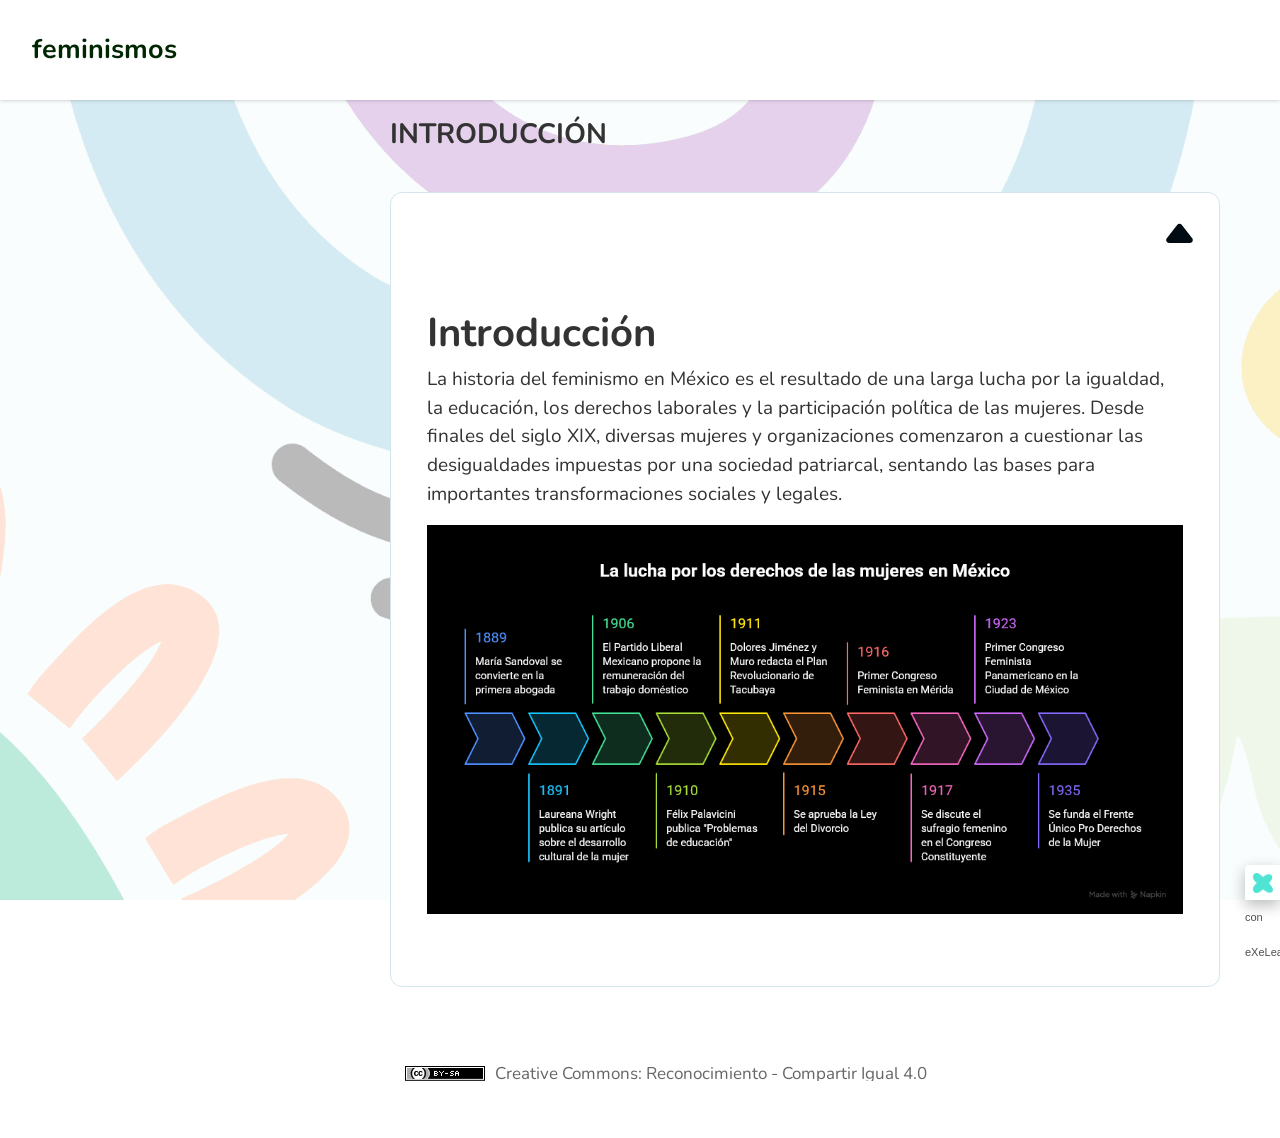
==== commit e9e38bec: "Cambiamos el indice para quitar la navegación." ====
--- a/act1/index.html
+++ b/act1/index.html
@@ -13,20 +13,8 @@
 </head>
 <body class="exe-export exe-web-site">
 <script>document.body.className+=" js"</script>
-<div class="exe-content exe-export pre-js siteNav-hidden"><a href="#71e14a21-dc37-4374-bb0e-f0fb0aa31341" id="skipNav">Skip to content</a> <nav id="siteNav">
-<ul>
-<li class="active"> <a href="index.html" class="active main-node no-ch">INTRODUCCIÓN</a>
-</li>
-<li> <a href="html/primeros-avances-educativos-y-profesionales-1889-1.html" class="no-ch">Primeros avances educativos y profesionales (1889-1906)</a>
-</li>
-<li> <a href="html/participacion-femenina-en-la-revolucion-mexicana-1.html" class="no-ch">Participación femenina en la Revolución Mexicana (1910-1917)</a>
-</li>
-<li> <a href="html/consolidacion-del-movimiento-feminista-1923-1935.html" class="no-ch">Consolidación del movimiento feminista (1923-1935)</a>
-</li>
-<li> <a href="html/nuevas-luchas-por-la-igualdad-1970-2000.html" class="no-ch">Nuevas luchas por la igualdad (1970-2000)</a>
-</li>
-</ul>
-</nav><main id="71e14a21-dc37-4374-bb0e-f0fb0aa31341" class="page"> 
+<div class="exe-content exe-export pre-js siteNav-hidden">
+<main id="71e14a21-dc37-4374-bb0e-f0fb0aa31341" class="page"> 
 <header class="main-header">
 <div class="package-header"><p class="package-title">feminismos</p></div>
 <div class="page-header"><h1 class="page-title">INTRODUCCIÓN</h1></div>
@@ -47,8 +35,6 @@
 </div>
 </article>
 </div></main><div class="nav-buttons">
-<span class="nav-button nav-button-left" aria-hidden="true"><span>Anterior</span></span>
-<a href="html/primeros-avances-educativos-y-profesionales-1889-1.html" title="Siguiente" class="nav-button nav-button-right"><span>Siguiente</span></a>
 </div>
 <footer id="siteFooter"><div id="siteFooterContent"> <div id="packageLicense" class="cc cc-by-sa"> <p> <span class="license-label">Licencia: </span><a href="https://creativecommons.org/licenses/by-sa/4.0/" class="license">Creative Commons: Reconocimiento - compartir igual 4.0</a></p>
 </div>
@@ -56,4 +42,4 @@
 </div>
 <p id="made-with-eXe"> <a href="https://exelearning.net/" target="_blank" rel="noopener"> <span>Creado con eXeLearning <span>(Ventana nueva)</span></span></a></p>
 </body>
-</html>+</html>
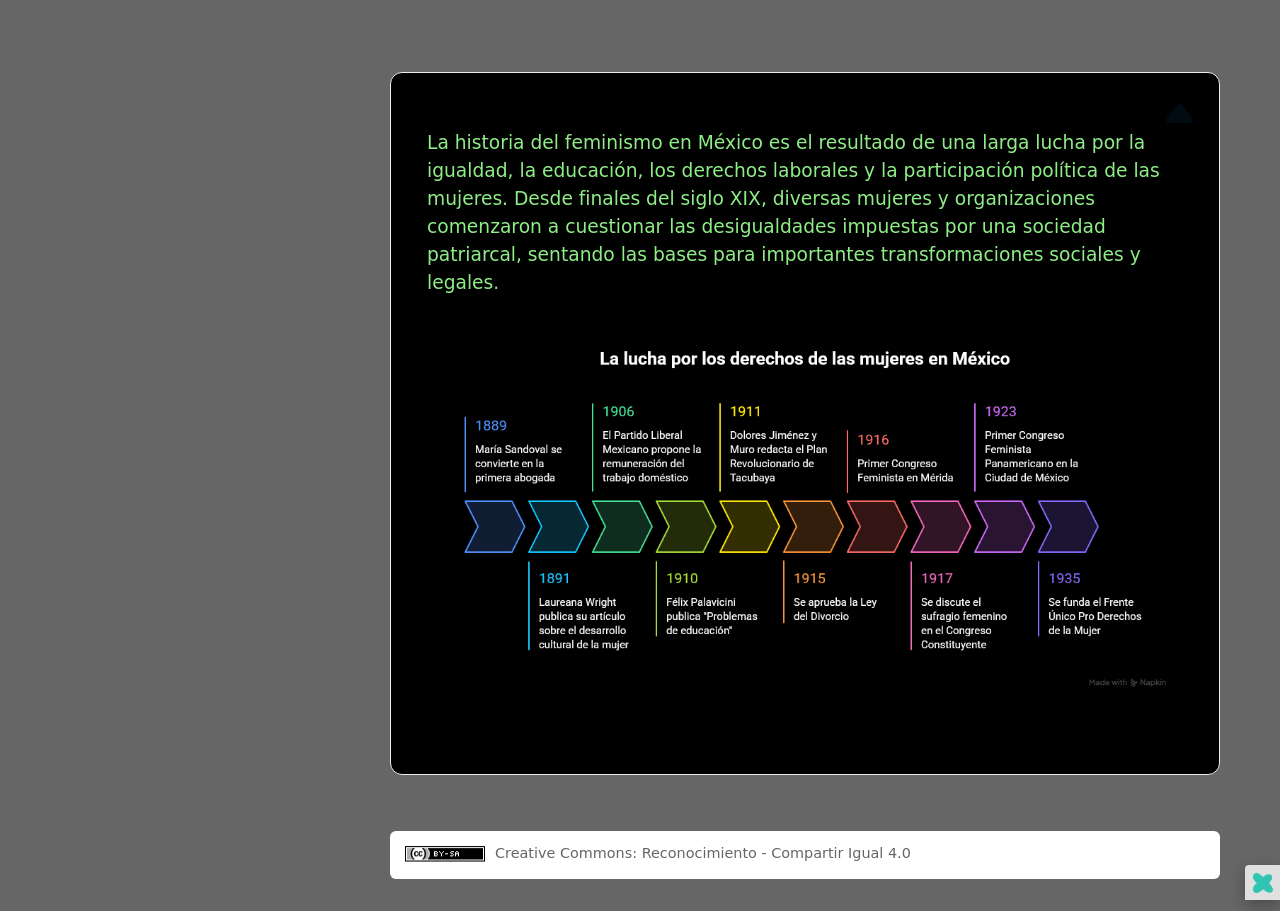
==== commit c7716102: "otro cambio chiquito" ====
--- a/act1/index.html
+++ b/act1/index.html
@@ -13,13 +13,10 @@
 </head>
 <body class="exe-export exe-web-site">
 <script>document.body.className+=" js"</script>
-<div class="exe-content exe-export pre-js siteNav-hidden">
-<main id="71e14a21-dc37-4374-bb0e-f0fb0aa31341" class="page"> 
-<header class="main-header">
-<div class="package-header"><p class="package-title">feminismos</p></div>
-<div class="page-header"><h1 class="page-title">INTRODUCCIÓN</h1></div>
-</header><div id="page-content-71e14a21-dc37-4374-bb0e-f0fb0aa31341" class="page-content">
-<article id="block-muun7r5c-xh6h30ykm" class="box no-header">
+<div style="background:#666">
+<main id="71e14a21-dc37-4374-bb0e-f0fb0aa31341" class="page" style="background:#666;"> 
+<div id="page-content-71e14a21-dc37-4374-bb0e-f0fb0aa31341" class="page-content">
+<article id="block-muun7r5c-xh6h30ykm" class="box no-header" style="background:black;color:rgb(143, 237, 135);font-size:14pt">
 <header class="box-head no-icon">
 <button class="box-toggle box-toggle-on" title="Toggle content">
 <span>Toggle content</span>
@@ -27,7 +24,6 @@
 <div class="box-content">
 <div id="idevice-1791168058414-c9o8dy2jq" class="idevice_node text" data-idevice-path="idevices/text/" data-idevice-type="text" data-idevice-component-type="json" data-idevice-json-data="{&quot;ideviceId&quot;:&quot;idevice-1791168058414-c9o8dy2jq&quot;}">
 <div class="exe-text-template">
-    <h1><strong>Introducción</strong></h1>
 <p>La historia del feminismo en México es el resultado de una larga lucha por la igualdad, la educación, los derechos laborales y la participación política de las mujeres. Desde finales del siglo XIX, diversas mujeres y organizaciones comenzaron a cuestionar las desigualdades impuestas por una sociedad patriarcal, sentando las bases para importantes transformaciones sociales y legales.</p>
 <p style="background-color: black;"><img src="content/resources/Linea de tiempo - Visual 4.png" width="1068" height="550" alt="Linea del tiempo feminismo en méxico del porfiriato a la actualidad, fondo transparente" /></p>
 </div>
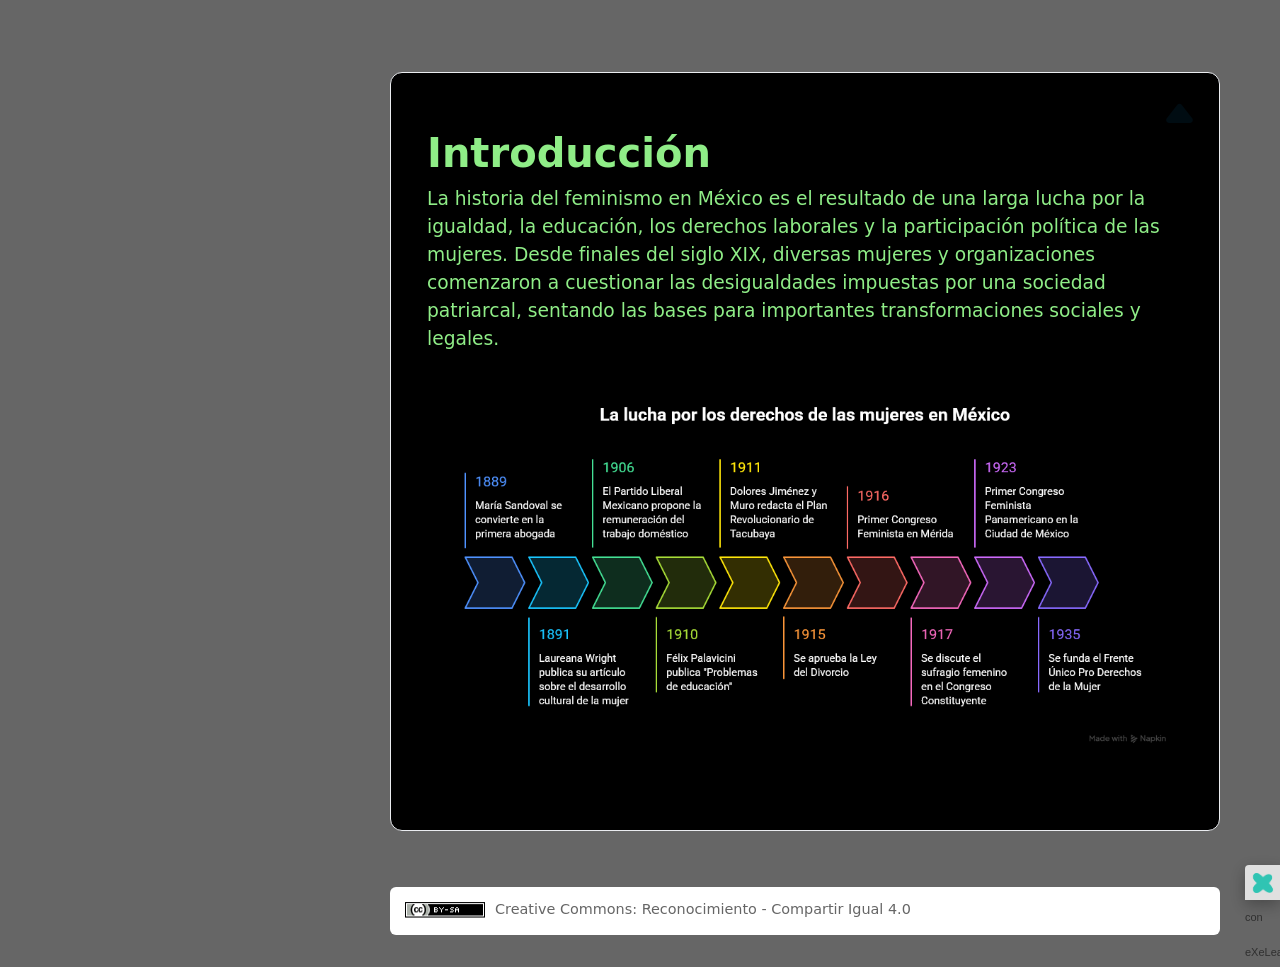
==== commit 178612df: "Agrego titulo" ====
--- a/act1/index.html
+++ b/act1/index.html
@@ -24,6 +24,7 @@
 <div class="box-content">
 <div id="idevice-1791168058414-c9o8dy2jq" class="idevice_node text" data-idevice-path="idevices/text/" data-idevice-type="text" data-idevice-component-type="json" data-idevice-json-data="{&quot;ideviceId&quot;:&quot;idevice-1791168058414-c9o8dy2jq&quot;}">
 <div class="exe-text-template">
+  <h1><strong>Introducción</strong></h1>
 <p>La historia del feminismo en México es el resultado de una larga lucha por la igualdad, la educación, los derechos laborales y la participación política de las mujeres. Desde finales del siglo XIX, diversas mujeres y organizaciones comenzaron a cuestionar las desigualdades impuestas por una sociedad patriarcal, sentando las bases para importantes transformaciones sociales y legales.</p>
 <p style="background-color: black;"><img src="content/resources/Linea de tiempo - Visual 4.png" width="1068" height="550" alt="Linea del tiempo feminismo en méxico del porfiriato a la actualidad, fondo transparente" /></p>
 </div>
